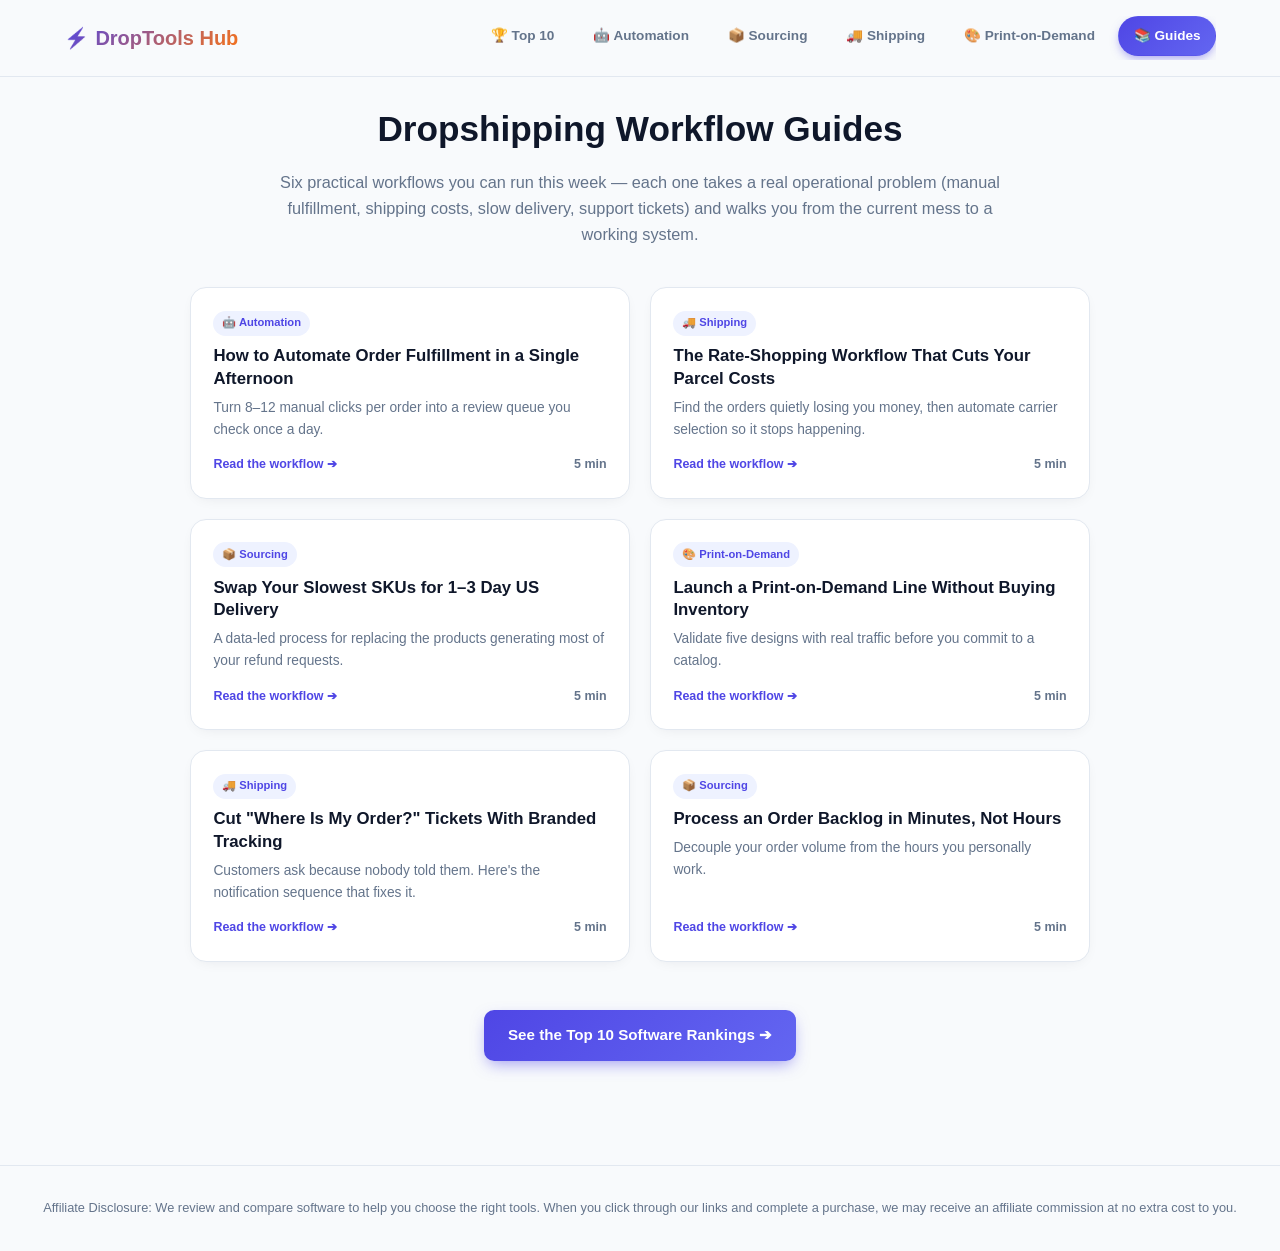
==== articles/index.html @ 9df92649 "Add guides section, sitemap, and shared stylesheet Adds six workflow guides, each walking through a " ====
<!DOCTYPE html>
<html lang="en">
<head>
  <meta charset="UTF-8" />
  <meta name="viewport" content="width=device-width, initial-scale=1.0" />
  <title>Dropshipping Workflow Guides - DropTools Hub</title>
  <meta name="description" content="Step-by-step dropshipping workflows: automate fulfillment, cut shipping costs, source US suppliers, launch print-on-demand, and reduce support tickets." />
  <link rel="icon" href="data:image/svg+xml,<svg xmlns=%22http://www.w3.org/2000/svg%22 viewBox=%220 0 100 100%22><text y=%22.9em%22 font-size=%2290%22>⚡</text></svg>" />
  <link rel="stylesheet" href="/assets/site.css" />
  <script defer src="/_vercel/insights/script.js"></script>
</head>
<body>

  <header>
    <div class="nav-container">
      <a href="/index.html" class="logo">
        <span>⚡</span> DropTools Hub
      </a>
      <nav>
        <a href="/index.html">🏆 Top 10</a>
        <a href="/index.html#automation">🤖 Automation</a>
        <a href="/index.html#sourcing">📦 Sourcing</a>
        <a href="/index.html#shipping">🚚 Shipping</a>
        <a href="/index.html#print-on-demand">🎨 Print-on-Demand</a>
        <a href="/articles/index.html" class="active">📚 Guides</a>
      </nav>
    </div>
  </header>

  <main>
    <div class="hub-header">
      <h1>Dropshipping Workflow Guides</h1>
      <p>Six practical workflows you can run this week — each one takes a real operational problem (manual fulfillment, shipping costs, slow delivery, support tickets) and walks you from the current mess to a working system.</p>
    </div>

    <div class="article-grid">
      <a class="article-card" href="/articles/automate-order-fulfillment.html">
        <span class="article-tag">🤖 Automation</span>
        <h2>How to Automate Order Fulfillment in a Single Afternoon</h2>
        <p>Turn 8–12 manual clicks per order into a review queue you check once a day.</p>
        <div class="article-card-footer">
          <span>Read the workflow ➔</span>
          <span class="read-time">5 min</span>
        </div>
      </a>

      <a class="article-card" href="/articles/cut-shipping-costs-rate-shopping.html">
        <span class="article-tag">🚚 Shipping</span>
        <h2>The Rate-Shopping Workflow That Cuts Your Parcel Costs</h2>
        <p>Find the orders quietly losing you money, then automate carrier selection so it stops happening.</p>
        <div class="article-card-footer">
          <span>Read the workflow ➔</span>
          <span class="read-time">5 min</span>
        </div>
      </a>

      <a class="article-card" href="/articles/source-us-eu-suppliers.html">
        <span class="article-tag">📦 Sourcing</span>
        <h2>Swap Your Slowest SKUs for 1–3 Day US Delivery</h2>
        <p>A data-led process for replacing the products generating most of your refund requests.</p>
        <div class="article-card-footer">
          <span>Read the workflow ➔</span>
          <span class="read-time">5 min</span>
        </div>
      </a>

      <a class="article-card" href="/articles/launch-print-on-demand-line.html">
        <span class="article-tag">🎨 Print-on-Demand</span>
        <h2>Launch a Print-on-Demand Line Without Buying Inventory</h2>
        <p>Validate five designs with real traffic before you commit to a catalog.</p>
        <div class="article-card-footer">
          <span>Read the workflow ➔</span>
          <span class="read-time">5 min</span>
        </div>
      </a>

      <a class="article-card" href="/articles/reduce-where-is-my-order-tickets.html">
        <span class="article-tag">🚚 Shipping</span>
        <h2>Cut "Where Is My Order?" Tickets With Branded Tracking</h2>
        <p>Customers ask because nobody told them. Here's the notification sequence that fixes it.</p>
        <div class="article-card-footer">
          <span>Read the workflow ➔</span>
          <span class="read-time">5 min</span>
        </div>
      </a>

      <a class="article-card" href="/articles/bulk-aliexpress-order-processing.html">
        <span class="article-tag">📦 Sourcing</span>
        <h2>Process an Order Backlog in Minutes, Not Hours</h2>
        <p>Decouple your order volume from the hours you personally work.</p>
        <div class="article-card-footer">
          <span>Read the workflow ➔</span>
          <span class="read-time">5 min</span>
        </div>
      </a>
    </div>

    <div class="hub-header">
      <p><a href="/index.html" class="btn btn-primary">See the Top 10 Software Rankings ➔</a></p>
    </div>
  </main>

  <footer>
    <p>Affiliate Disclosure: We review and compare software to help you choose the right tools. When you click through our links and complete a purchase, we may receive an affiliate commission at no extra cost to you.</p>
  </footer>

</body>
</html>
---- assets/site.css ----
:root {
  --primary: #4f46e5;
  --primary-dark: #4338ca;
  --accent: #10b981;
  --accent-dark: #059669;
  --warm: #f97316;
  --star: #f59e0b;
  --bg: #f8fafc;
  --card-bg: #ffffff;
  --card-border: #e2e8f0;
  --text: #0f172a;
  --text-muted: #64748b;
}
* {
  box-sizing: border-box;
  margin: 0;
  padding: 0;
  font-family: -apple-system, BlinkMacSystemFont, "Segoe UI", Roboto, Oxygen, Ubuntu, Cantarell, sans-serif;
}
html {
  -webkit-text-size-adjust: 100%;
}
body {
  background-color: var(--bg);
  color: var(--text);
  line-height: 1.6;
  overflow-x: hidden;
}
header {
  border-bottom: 1px solid var(--card-border);
  position: sticky;
  top: 0;
  background-color: rgba(248, 250, 252, 0.9);
  backdrop-filter: blur(8px);
  z-index: 100;
}
.nav-container {
  max-width: 1200px;
  margin: 0 auto;
  padding: 1rem 1.5rem;
  display: flex;
  justify-content: space-between;
  align-items: center;
  flex-wrap: wrap;
  gap: 1rem;
}
.logo {
  font-size: 1.25rem;
  font-weight: 800;
  background: linear-gradient(135deg, var(--primary), var(--warm));
  -webkit-background-clip: text;
  background-clip: text;
  color: transparent;
  text-decoration: none;
  display: flex;
  align-items: center;
  gap: 0.4rem;
  white-space: nowrap;
}
.logo span {
  -webkit-text-fill-color: initial;
}
nav {
  display: flex;
  gap: 0.5rem;
  overflow-x: auto;
  padding-bottom: 0.25rem;
  scrollbar-width: none;
}
nav::-webkit-scrollbar {
  display: none;
}
nav a {
  color: var(--text-muted);
  text-decoration: none;
  padding: 0.5rem 0.9rem;
  border-radius: 999px;
  font-size: 0.85rem;
  font-weight: 600;
  transition: all 0.2s ease;
  white-space: nowrap;
  border: 1px solid transparent;
}
nav a:hover {
  color: var(--text);
  background-color: #eef2ff;
}
nav a.active {
  color: #fff;
  background: linear-gradient(135deg, var(--primary), #6366f1);
  box-shadow: 0 4px 10px -2px rgba(79, 70, 229, 0.5);
}
main {
  max-width: 1200px;
  margin: 0 auto;
  padding: 1.5rem 1.25rem 4rem;
}
.hero {
  position: relative;
  display: grid;
  grid-template-columns: 1fr;
  gap: 1.75rem;
  margin-bottom: 3rem;
  background: linear-gradient(180deg, #eef2ff 0%, #fdf4ff 100%);
  border: 1px solid var(--card-border);
  border-radius: 20px;
  padding: 1.5rem;
  overflow: hidden;
}
.hero::before, .hero::after {
  content: "";
  position: absolute;
  border-radius: 50%;
  filter: blur(50px);
  z-index: 0;
  opacity: 0.5;
  pointer-events: none;
}
.hero::before {
  width: 220px;
  height: 220px;
  background: var(--warm);
  top: -80px;
  right: -60px;
}
.hero::after {
  width: 260px;
  height: 260px;
  background: var(--primary);
  bottom: -100px;
  left: -80px;
}
.hero > * {
  position: relative;
  z-index: 1;
}
@media (min-width: 900px) {
  .hero {
    grid-template-columns: 1.1fr 0.9fr;
    align-items: center;
    padding: 2rem;
  }
}
.video-container {
  position: relative;
  width: 100%;
  aspect-ratio: 16 / 9;
  border-radius: 14px;
  overflow: hidden;
  background-color: #000;
  box-shadow: 0 12px 30px -8px rgba(79, 70, 229, 0.4);
  border: 1px solid var(--card-border);
}
.video-container iframe {
  width: 100%;
  height: 100%;
  border: none;
}
.mute-hint {
  position: absolute;
  bottom: 0.6rem;
  right: 0.6rem;
  background-color: rgba(15, 23, 42, 0.85);
  color: #fff;
  font-size: 0.7rem;
  font-weight: 600;
  padding: 0.3rem 0.55rem;
  border-radius: 6px;
  pointer-events: none;
}
.hero-content h1 {
  font-size: clamp(1.6rem, 4.5vw, 2.3rem);
  line-height: 1.2;
  margin-bottom: 0.85rem;
  font-weight: 800;
}
.hero-content p {
  color: var(--text-muted);
  font-size: clamp(0.9rem, 2vw, 1.05rem);
  margin-bottom: 1.4rem;
}
.cta-group {
  display: flex;
  flex-wrap: wrap;
  gap: 0.85rem;
}
.btn {
  display: inline-flex;
  align-items: center;
  justify-content: center;
  padding: 0.85rem 1.5rem;
  font-size: 0.95rem;
  font-weight: 700;
  border-radius: 10px;
  text-decoration: none;
  transition: transform 0.15s ease, box-shadow 0.15s ease, background-color 0.15s ease;
  cursor: pointer;
}
.btn-primary {
  background: linear-gradient(135deg, var(--primary), #6366f1);
  color: #fff;
  box-shadow: 0 6px 16px -4px rgba(79, 70, 229, 0.55);
}
.btn-primary:hover {
  transform: translateY(-2px);
  box-shadow: 0 10px 20px -4px rgba(79, 70, 229, 0.6);
}
.btn-outline {
  border: 1.5px solid var(--card-border);
  color: var(--text);
  background-color: #fff;
}
.btn-outline:hover {
  background-color: #f1f5f9;
  transform: translateY(-2px);
}
.btn-affiliate {
  background: linear-gradient(135deg, var(--accent), #34d399);
  color: #042f2e;
  font-weight: 700;
  width: 100%;
}
.btn-affiliate:hover {
  background: linear-gradient(135deg, var(--accent-dark), var(--accent));
  color: #fff;
  transform: translateY(-2px);
}
@media (max-width: 640px) {
  .cta-group .btn {
    width: 100%;
  }
}
.section-title {
  font-size: clamp(1.3rem, 3.5vw, 1.6rem);
  margin-bottom: 0.35rem;
  font-weight: 800;
  text-align: center;
}
.section-subtitle {
  color: var(--text-muted);
  font-size: 0.9rem;
  margin-bottom: 2rem;
  text-align: center;
}
.rating-badge {
  display: inline-flex;
  align-items: center;
  gap: 0.3rem;
  font-size: 0.85rem;
  font-weight: 700;
  color: #92400e;
  background-color: #fef3c7;
  padding: 0.3rem 0.6rem;
  border-radius: 999px;
}
.stars {
  color: var(--star);
  letter-spacing: 1px;
  font-size: 0.9rem;
}
.stars .dim {
  color: #e2e8f0;
}

/* Ranked listicle */
.rank-list {
  display: flex;
  flex-direction: column;
  gap: 1.5rem;
  max-width: 720px;
  margin: 0 auto 3.5rem;
}
.rank-card {
  position: relative;
  background-color: var(--card-bg);
  border: 1px solid var(--card-border);
  border-radius: 18px;
  padding: 1.5rem;
  box-shadow: 0 4px 16px -8px rgba(15, 23, 42, 0.12);
  transition: transform 0.18s ease, box-shadow 0.18s ease, border-color 0.18s ease;
}
.rank-card:hover {
  transform: translateY(-3px);
  box-shadow: 0 16px 30px -12px rgba(15, 23, 42, 0.2);
}
.rank-card.most-recommended {
  border-color: var(--primary);
  box-shadow: 0 0 0 2px rgba(79, 70, 229, 0.18);
}
.rec-ribbon {
  position: absolute;
  top: -0.7rem;
  left: 1.5rem;
  background: linear-gradient(135deg, var(--primary), #6366f1);
  color: #fff;
  font-size: 0.72rem;
  font-weight: 800;
  padding: 0.3rem 0.7rem;
  border-radius: 999px;
  box-shadow: 0 4px 10px -2px rgba(79, 70, 229, 0.5);
}
.rank-card-top {
  display: flex;
  justify-content: space-between;
  align-items: center;
  margin-bottom: 1rem;
  gap: 0.75rem;
  flex-wrap: wrap;
}
.rank-badge {
  display: inline-flex;
  align-items: center;
  justify-content: center;
  min-width: 2.25rem;
  height: 2.25rem;
  padding: 0 0.5rem;
  background: linear-gradient(135deg, var(--primary), #6366f1);
  color: #fff;
  font-weight: 800;
  font-size: 1rem;
  border-radius: 10px;
}
.score-pill {
  display: inline-flex;
  align-items: center;
  gap: 0.3rem;
  font-size: 0.8rem;
  font-weight: 800;
  color: #fff;
  padding: 0.3rem 0.65rem;
  border-radius: 999px;
}
.score-excellent { background: linear-gradient(135deg, var(--accent), #34d399); }
.score-very-good { background: linear-gradient(135deg, var(--primary), #6366f1); }
.score-good { background: linear-gradient(135deg, var(--warm), #fb923c); }
.score-fair { background: linear-gradient(135deg, #94a3b8, #64748b); }
.rank-card-body {
  display: flex;
  gap: 1rem;
  margin-bottom: 1rem;
}
.rank-logo {
  flex-shrink: 0;
  width: 3rem;
  height: 3rem;
  border-radius: 12px;
  display: flex;
  align-items: center;
  justify-content: center;
  color: #fff;
  font-weight: 800;
  font-size: 1rem;
}
.rank-name {
  font-size: 1.15rem;
  font-weight: 800;
  margin-bottom: 0.15rem;
}
.cat-tag {
  display: inline-block;
  font-size: 0.7rem;
  font-weight: 700;
  color: var(--primary);
  background-color: #eef2ff;
  padding: 0.15rem 0.5rem;
  border-radius: 999px;
  margin-left: 0.4rem;
  vertical-align: middle;
}
.good-for {
  color: var(--text-muted);
  font-size: 0.85rem;
  margin: 0.35rem 0 0.6rem;
}
.rank-features {
  list-style: none;
  font-size: 0.85rem;
}
.rank-features li {
  margin-bottom: 0.3rem;
  display: flex;
  align-items: center;
  gap: 0.5rem;
}
.rank-features li::before {
  content: "✓";
  color: var(--accent);
  font-weight: bold;
}
.rank-pricing {
  font-size: 0.9rem;
  font-weight: 700;
  color: var(--primary);
  margin-bottom: 0.85rem;
}
.btn-visit {
  background: linear-gradient(135deg, var(--primary), #6366f1);
  color: #fff;
  font-weight: 700;
  width: 100%;
  box-shadow: 0 6px 16px -6px rgba(79, 70, 229, 0.5);
}
.btn-visit:hover {
  transform: translateY(-2px);
  box-shadow: 0 10px 20px -6px rgba(79, 70, 229, 0.55);
}

/* Key Benefits */
.benefits-title {
  text-align: center;
  font-size: clamp(1.2rem, 3vw, 1.5rem);
  font-weight: 800;
  margin-bottom: 1.75rem;
}
.benefits-grid {
  display: grid;
  grid-template-columns: 1fr;
  gap: 1.25rem;
  max-width: 720px;
  margin: 0 auto 3rem;
}
@media (min-width: 640px) {
  .benefits-grid {
    grid-template-columns: 1fr 1fr;
  }
}
.benefit {
  display: flex;
  gap: 0.85rem;
  align-items: flex-start;
  background-color: var(--card-bg);
  border: 1px solid var(--card-border);
  border-radius: 14px;
  padding: 1.25rem;
}
.benefit-icon {
  flex-shrink: 0;
  width: 2.5rem;
  height: 2.5rem;
  display: flex;
  align-items: center;
  justify-content: center;
  font-size: 1.2rem;
  background: #eef2ff;
  border-radius: 10px;
}
.benefit h4 {
  font-size: 0.95rem;
  font-weight: 800;
  margin-bottom: 0.25rem;
}
.benefit p {
  color: var(--text-muted);
  font-size: 0.82rem;
}
footer {
  border-top: 1px solid var(--card-border);
  padding: 2rem 1.5rem;
  text-align: center;
  font-size: 0.8rem;
  color: var(--text-muted);
}

/* ---------- Article hub & article pages ---------- */
.breadcrumb {
  font-size: 0.8rem;
  color: var(--text-muted);
  margin-bottom: 1rem;
}
.breadcrumb a {
  color: var(--primary);
  text-decoration: none;
  font-weight: 600;
}
.breadcrumb a:hover {
  text-decoration: underline;
}
.hub-header {
  max-width: 720px;
  margin: 0 auto 2.5rem;
  text-align: center;
}
.hub-header h1 {
  font-size: clamp(1.6rem, 4.5vw, 2.2rem);
  font-weight: 800;
  margin-bottom: 0.75rem;
}
.hub-header p {
  color: var(--text-muted);
  font-size: clamp(0.92rem, 2vw, 1.02rem);
}
.article-grid {
  display: grid;
  grid-template-columns: 1fr;
  gap: 1.25rem;
  max-width: 900px;
  margin: 0 auto 3rem;
}
@media (min-width: 700px) {
  .article-grid {
    grid-template-columns: 1fr 1fr;
  }
}
.article-card {
  display: flex;
  flex-direction: column;
  background-color: var(--card-bg);
  border: 1px solid var(--card-border);
  border-radius: 16px;
  padding: 1.4rem;
  text-decoration: none;
  color: inherit;
  box-shadow: 0 4px 16px -8px rgba(15, 23, 42, 0.12);
  transition: transform 0.18s ease, box-shadow 0.18s ease, border-color 0.18s ease;
}
.article-card:hover {
  transform: translateY(-3px);
  border-color: var(--primary);
  box-shadow: 0 16px 30px -12px rgba(15, 23, 42, 0.2);
}
.article-card h2 {
  font-size: 1.05rem;
  font-weight: 800;
  margin: 0.6rem 0 0.4rem;
  line-height: 1.35;
}
.article-card p {
  color: var(--text-muted);
  font-size: 0.86rem;
  margin-bottom: 0.9rem;
}
.article-tag {
  display: inline-flex;
  align-items: center;
  gap: 0.3rem;
  align-self: flex-start;
  font-size: 0.7rem;
  font-weight: 700;
  color: var(--primary);
  background-color: #eef2ff;
  padding: 0.22rem 0.55rem;
  border-radius: 999px;
}
.article-card-footer {
  margin-top: auto;
  display: flex;
  align-items: center;
  justify-content: space-between;
  font-size: 0.78rem;
  font-weight: 700;
  color: var(--primary);
}
.read-time {
  color: var(--text-muted);
  font-weight: 600;
}

/* Article body */
.article {
  max-width: 720px;
  margin: 0 auto;
}
.article h1 {
  font-size: clamp(1.55rem, 4.5vw, 2.1rem);
  font-weight: 800;
  line-height: 1.22;
  margin-bottom: 0.75rem;
}
.article-meta {
  display: flex;
  flex-wrap: wrap;
  align-items: center;
  gap: 0.6rem;
  font-size: 0.8rem;
  color: var(--text-muted);
  padding-bottom: 1.25rem;
  margin-bottom: 1.5rem;
  border-bottom: 1px solid var(--card-border);
}
.article p {
  font-size: 1rem;
  margin-bottom: 1.1rem;
  color: #1e293b;
}
.article h2 {
  font-size: clamp(1.15rem, 3vw, 1.4rem);
  font-weight: 800;
  margin: 2rem 0 0.9rem;
}
.article h3 {
  font-size: 1.02rem;
  font-weight: 800;
  margin: 1.5rem 0 0.5rem;
}
.article ul, .article ol {
  margin: 0 0 1.2rem 1.2rem;
  font-size: 0.97rem;
  color: #1e293b;
}
.article li {
  margin-bottom: 0.5rem;
}
.workflow {
  list-style: none;
  counter-reset: step;
  margin: 0 0 1.5rem;
}
.workflow > li {
  counter-increment: step;
  position: relative;
  background-color: var(--card-bg);
  border: 1px solid var(--card-border);
  border-radius: 14px;
  padding: 1.1rem 1.25rem 1.1rem 3.4rem;
  margin-bottom: 0.85rem;
  font-size: 0.94rem;
}
.workflow > li::before {
  content: counter(step);
  position: absolute;
  left: 1rem;
  top: 1rem;
  width: 1.75rem;
  height: 1.75rem;
  display: flex;
  align-items: center;
  justify-content: center;
  background: linear-gradient(135deg, var(--primary), #6366f1);
  color: #fff;
  font-weight: 800;
  font-size: 0.85rem;
  border-radius: 8px;
}
.workflow strong {
  display: block;
  margin-bottom: 0.2rem;
}
.callout {
  background: linear-gradient(180deg, #eef2ff 0%, #fdf4ff 100%);
  border: 1px solid var(--card-border);
  border-radius: 14px;
  padding: 1.1rem 1.25rem;
  margin: 0 0 1.5rem;
  font-size: 0.9rem;
}
.callout strong {
  display: block;
  margin-bottom: 0.25rem;
}
/* In-article product CTA */
.product-cta {
  background-color: var(--card-bg);
  border: 2px solid var(--primary);
  border-radius: 18px;
  padding: 1.5rem;
  margin: 2rem 0;
  box-shadow: 0 10px 26px -14px rgba(79, 70, 229, 0.5);
}
.product-cta-top {
  display: flex;
  align-items: center;
  gap: 0.85rem;
  margin-bottom: 0.85rem;
}
.product-cta .rank-logo {
  width: 2.75rem;
  height: 2.75rem;
}
.product-cta h3 {
  font-size: 1.1rem;
  font-weight: 800;
  margin: 0;
}
.product-cta p {
  font-size: 0.9rem;
  margin-bottom: 1rem;
}
.next-reads {
  max-width: 720px;
  margin: 2.5rem auto 0;
  padding-top: 1.5rem;
  border-top: 1px solid var(--card-border);
}
.next-reads h2 {
  font-size: 1.1rem;
  font-weight: 800;
  margin-bottom: 0.85rem;
}
.next-reads ul {
  list-style: none;
}
.next-reads li {
  margin-bottom: 0.5rem;
}
.next-reads a {
  color: var(--primary);
  font-weight: 600;
  text-decoration: none;
  font-size: 0.92rem;
}
.next-reads a:hover {
  text-decoration: underline;
}
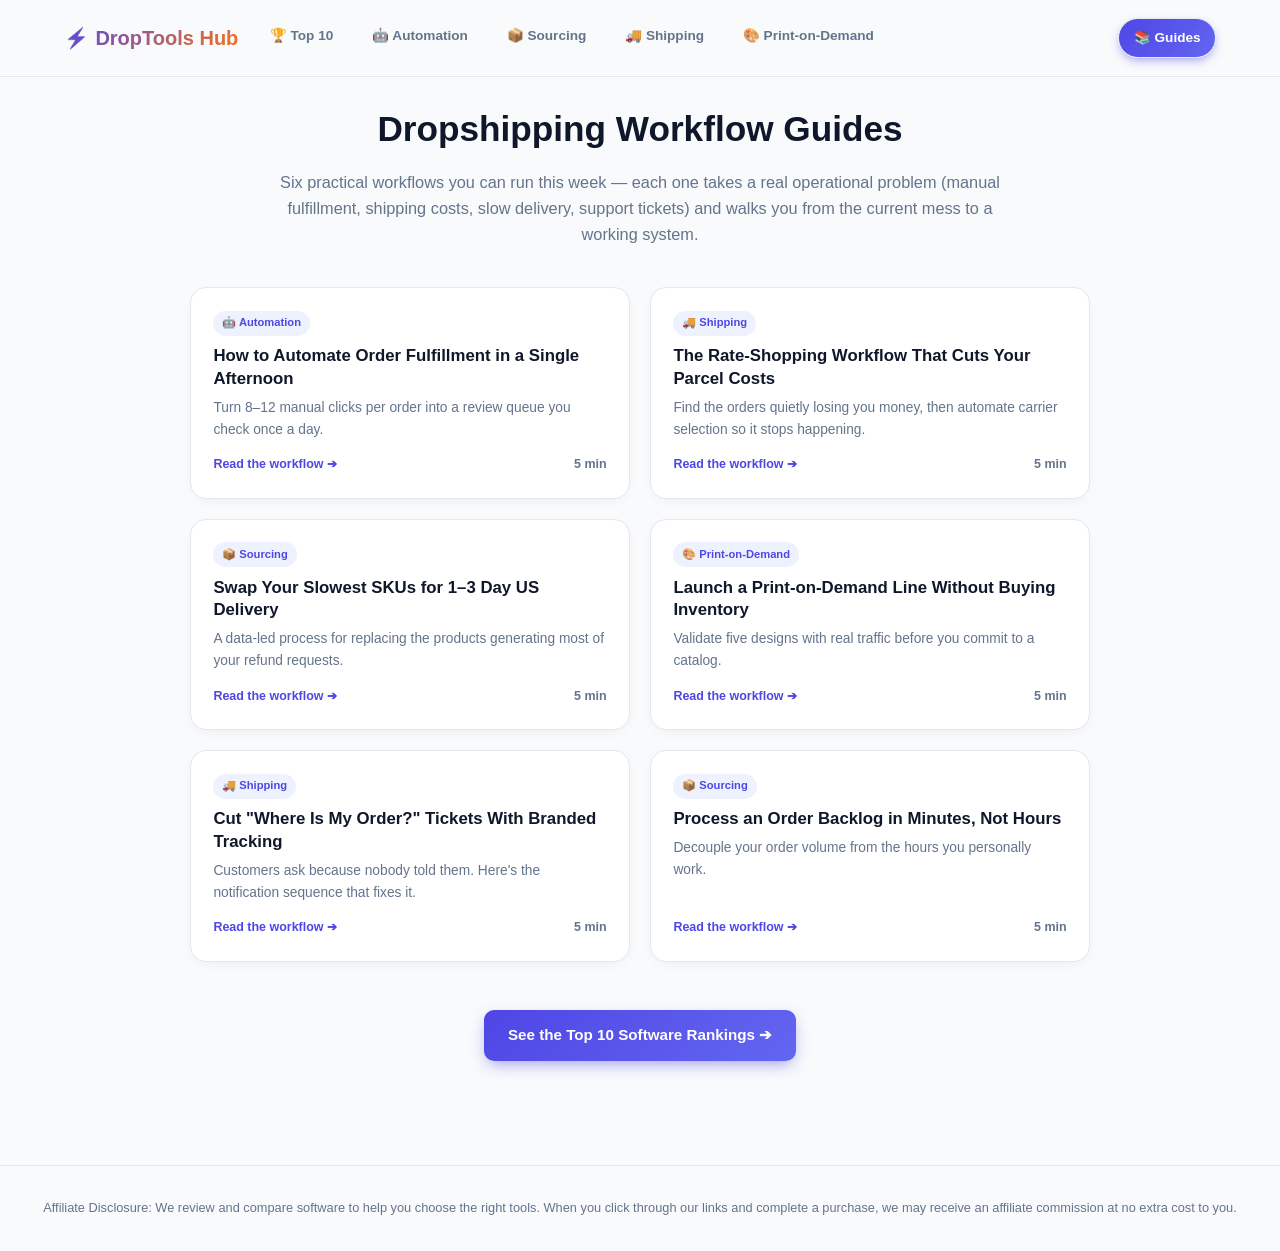
==== commit 5bbb10a5: "Fix Guides link being invisible in the mobile nav The category pill nav overflows its container on m" ====
--- a/articles/index.html
+++ b/articles/index.html
@@ -22,8 +22,8 @@
         <a href="/index.html#sourcing">📦 Sourcing</a>
         <a href="/index.html#shipping">🚚 Shipping</a>
         <a href="/index.html#print-on-demand">🎨 Print-on-Demand</a>
-        <a href="/articles/index.html" class="active">📚 Guides</a>
       </nav>
+      <a href="/articles/index.html" class="nav-guides active">📚 Guides</a>
     </div>
   </header>
 
--- a/assets/site.css
+++ b/assets/site.css
@@ -66,11 +66,15 @@
   overflow-x: auto;
   padding-bottom: 0.25rem;
   scrollbar-width: none;
+  flex: 1 1 auto;
+  min-width: 0;
+  -webkit-mask-image: linear-gradient(90deg, #000 calc(100% - 20px), transparent);
+  mask-image: linear-gradient(90deg, #000 calc(100% - 20px), transparent);
 }
 nav::-webkit-scrollbar {
   display: none;
 }
-nav a {
+nav a, .nav-guides {
   color: var(--text-muted);
   text-decoration: none;
   padding: 0.5rem 0.9rem;
@@ -81,14 +85,18 @@
   white-space: nowrap;
   border: 1px solid transparent;
 }
-nav a:hover {
+nav a:hover, .nav-guides:hover {
   color: var(--text);
   background-color: #eef2ff;
 }
-nav a.active {
+nav a.active, .nav-guides.active {
   color: #fff;
   background: linear-gradient(135deg, var(--primary), #6366f1);
   box-shadow: 0 4px 10px -2px rgba(79, 70, 229, 0.5);
+}
+.nav-guides {
+  flex-shrink: 0;
+  border: 1px solid var(--card-border);
 }
 main {
   max-width: 1200px;
